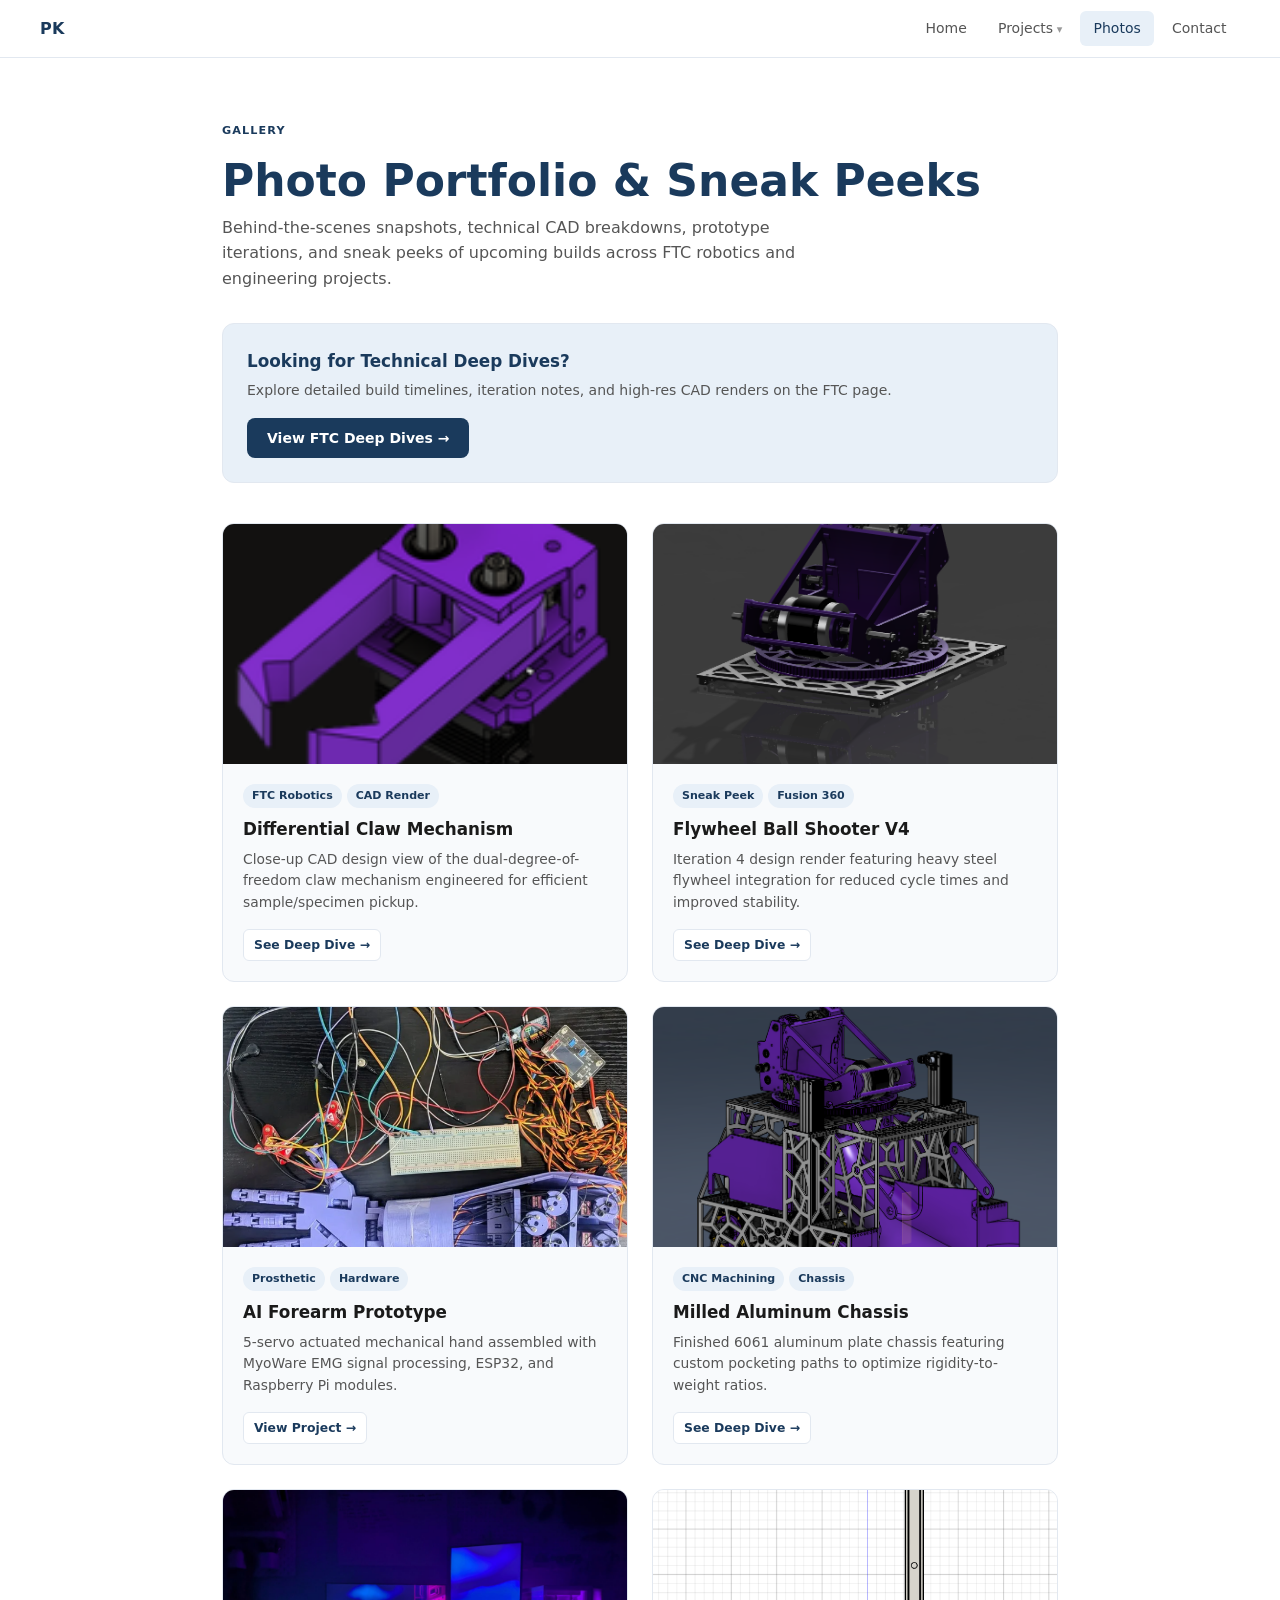
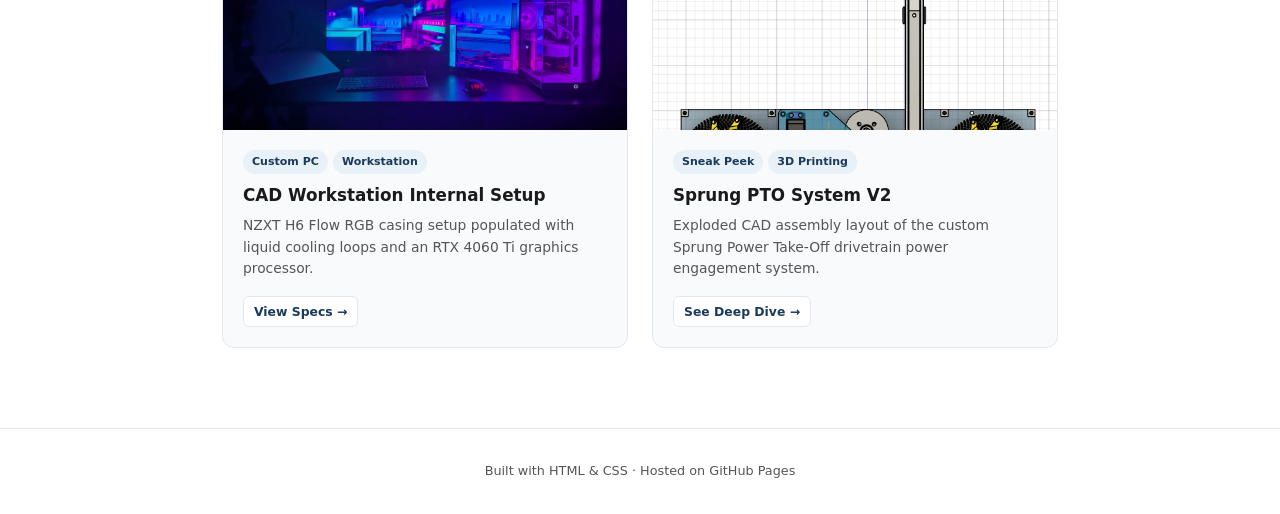
==== photos.html @ 1186946c "Create photos.html" ====
<!DOCTYPE html>
<html lang="en">
<head>
  <meta charset="UTF-8" />
  <meta name="viewport" content="width=device-width, initial-scale=1.0" />
  <title>Photos & Sneak Peeks — Prathamesh Kulkarni</title>
  <link rel="stylesheet" href="style.css" />
  <style>
    /* Gallery Grid Setup */
    .photo-grid {
      display: grid;
      grid-template-columns: repeat(auto-fill, minmax(300px, 1fr));
      gap: 1.5rem;
      margin-top: 2rem;
    }

    .photo-card {
      background: var(--surface);
      border: 1px solid var(--border);
      border-radius: 12px;
      overflow: hidden;
      display: flex;
      flex-direction: column;
      transition: border-color 0.2s, transform 0.2s;
    }

    .photo-card:hover {
      border-color: #93b8d8;
      transform: translateY(-3px);
    }

    .photo-card img {
      width: 100%;
      height: 240px;
      object-fit: cover;
      display: block;
      background: var(--surface);
    }

    .photo-info {
      padding: 1.25rem;
      display: flex;
      flex-direction: column;
      flex-grow: 1;
    }

    .photo-info h3 {
      font-size: 1.05rem;
      color: var(--text);
      margin-bottom: 0.4rem;
    }

    .photo-info p {
      font-size: 0.865rem;
      color: var(--muted);
      line-height: 1.55;
      margin-bottom: 1rem;
      flex-grow: 1;
    }
  </style>
</head>
<body>

<nav>
  <a class="nav-logo" href="index.html">PK</a>
  <ul>
    <li><a href="index.html">Home</a></li>
    <li class="has-dropdown">
      <a href="projects.html">Projects</a>
      <div class="dropdown">
        <a href="projects-prosthetic.html">AI Prosthetic Arm</a>
        <a href="projects-ftc.html">FTC Robotics</a>
        <a href="projects-classes.html">Class Projects</a>
        <a href="projects-pc.html">Custom PC Build</a>
      </div>
    </li>
    <li><a href="photos.html" class="active">Photos</a></li>
    <li><a href="index.html#contact">Contact</a></li>
  </ul>
</nav>

<div class="page-wide">

  <div class="section-label">Gallery</div>
  <h1 style="margin-bottom:0.5rem;">Photo Portfolio & Sneak Peeks</h1>
  <p style="color:var(--muted); font-size:1rem; margin-bottom:2rem; max-width:600px;">
    Behind-the-scenes snapshots, technical CAD breakdowns, prototype iterations, and sneak peeks of upcoming builds across FTC robotics and engineering projects.
  </p>

  <!-- QUICK ACTION DEEP DIVE BANNER -->
  <div style="background:var(--navy-light); border:1px solid var(--border); border-radius:12px; padding:1.5rem; display:flex; justify-content:space-between; align-items:center; flex-wrap:wrap; gap:1rem; margin-bottom:2.5rem;">
    <div>
      <h3 style="color:var(--navy); margin-bottom:0.25rem;">Looking for Technical Deep Dives?</h3>
      <p style="color:var(--muted); font-size:0.875rem; margin:0;">Explore detailed build timelines, iteration notes, and high-res CAD renders on the FTC page.</p>
    </div>
    <a href="projects-ftc.html#deep-dives" class="btn btn-primary" style="white-space:nowrap;">View FTC Deep Dives →</a>
  </div>

  <!-- PHOTO GALLERY GRID -->
  <div class="photo-grid">

    <!-- Card 1 -->
    <div class="photo-card">
      <img src="Screenshot 2026-08-25 121405.png" alt="Differential Claw Close Up" />
      <div class="photo-info">
        <div class="tag-row" style="margin-bottom:0.5rem;">
          <span class="tag">FTC Robotics</span>
          <span class="tag">CAD Render</span>
        </div>
        <h3>Differential Claw Mechanism</h3>
        <p>Close-up CAD design view of the dual-degree-of-freedom claw mechanism engineered for efficient sample/specimen pickup.</p>
        <div class="card-footer">
          <a class="card-btn" href="projects-ftc.html">See Deep Dive →</a>
        </div>
      </div>
    </div>

    <!-- Card 2 -->
    <div class="photo-card">
      <img src="shooter render image.png" alt="5in Ball Shooter Render" />
      <div class="photo-info">
        <div class="tag-row" style="margin-bottom:0.5rem;">
          <span class="tag">Sneak Peek</span>
          <span class="tag">Fusion 360</span>
        </div>
        <h3>Flywheel Ball Shooter V4</h3>
        <p>Iteration 4 design render featuring heavy steel flywheel integration for reduced cycle times and improved stability.</p>
        <div class="card-footer">
          <a class="card-btn" href="projects-ftc.html">See Deep Dive →</a>
        </div>
      </div>
    </div>

    <!-- Card 3 -->
    <div class="photo-card">
      <img src="Screenshot 2026-08-24 215520.png" alt="AI Prosthetic Arm Setup" />
      <div class="photo-info">
        <div class="tag-row" style="margin-bottom:0.5rem;">
          <span class="tag">Prosthetic</span>
          <span class="tag">Hardware</span>
        </div>
        <h3>AI Forearm Prototype</h3>
        <p>5-servo actuated mechanical hand assembled with MyoWare EMG signal processing, ESP32, and Raspberry Pi modules.</p>
        <div class="card-footer">
          <a class="card-btn" href="projects-prosthetic.html">View Project →</a>
        </div>
      </div>
    </div>

    <!-- Card 4 -->
    <div class="photo-card">
      <img src="chassis image.png" alt="Pocketed Aluminum Chassis" />
      <div class="photo-info">
        <div class="tag-row" style="margin-bottom:0.5rem;">
          <span class="tag">CNC Machining</span>
          <span class="tag">Chassis</span>
        </div>
        <h3>Milled Aluminum Chassis</h3>
        <p>Finished 6061 aluminum plate chassis featuring custom pocketing paths to optimize rigidity-to-weight ratios.</p>
        <div class="card-footer">
          <a class="card-btn" href="projects-ftc.html">See Deep Dive →</a>
        </div>
      </div>
    </div>

    <!-- Card 5 -->
    <div class="photo-card">
      <img src="WhatsApp Image 2026-08-24 at 11.01.40 PM (1).jpeg" alt="Custom Workstation Build" />
      <div class="photo-info">
        <div class="tag-row" style="margin-bottom:0.5rem;">
          <span class="tag">Custom PC</span>
          <span class="tag">Workstation</span>
        </div>
        <h3>CAD Workstation Internal Setup</h3>
        <p>NZXT H6 Flow RGB casing setup populated with liquid cooling loops and an RTX 4060 Ti graphics processor.</p>
        <div class="card-footer">
          <a class="card-btn" href="projects-pc.html">View Specs →</a>
        </div>
      </div>
    </div>

    <!-- Card 6 -->
    <div class="photo-card">
      <img src="Screenshot 2025-09-12 201517.png" alt="Sprung PTO Gearbox" />
      <div class="photo-info">
        <div class="tag-row" style="margin-bottom:0.5rem;">
          <span class="tag">Sneak Peek</span>
          <span class="tag">3D Printing</span>
        </div>
        <h3>Sprung PTO System V2</h3>
        <p>Exploded CAD assembly layout of the custom Sprung Power Take-Off drivetrain power engagement system.</p>
        <div class="card-footer">
          <a class="card-btn" href="projects-ftc.html">See Deep Dive →</a>
        </div>
      </div>
    </div>

  </div>

</div>

<footer>Built with HTML &amp; CSS · Hosted on GitHub Pages</footer>
</body>
</html>
---- style.css ----
:root {
  --navy: #1a3a5c;
  --navy-light: #e8f0f8;
  --text: #1a1a1a;
  --muted: #555;
  --border: #e2e8f0;
  --bg: #ffffff;
  --surface: #f8fafc;
}

* { box-sizing: border-box; margin: 0; padding: 0; }

body {
  font-family: 'Segoe UI', system-ui, -apple-system, sans-serif;
  color: var(--text);
  background: var(--bg);
  line-height: 1.6;
}

/* ── NAV ── */
nav {
  position: sticky; top: 0;
  background: rgba(255,255,255,0.95);
  backdrop-filter: blur(8px);
  border-bottom: 1px solid var(--border);
  z-index: 200;
  padding: 0 2.5rem;
  display: flex;
  justify-content: space-between;
  align-items: center;
  height: 58px;
}

.nav-logo {
  font-weight: 700; font-size: 1rem;
  color: var(--navy); text-decoration: none;
  letter-spacing: 0.02em;
}

nav ul { list-style: none; display: flex; gap: 0.25rem; align-items: center; }

nav ul li { position: relative; }

nav ul li a {
  display: block;
  text-decoration: none;
  font-size: 0.875rem;
  color: var(--muted);
  padding: 0.4rem 0.85rem;
  border-radius: 6px;
  transition: color 0.15s, background 0.15s;
  white-space: nowrap;
}

nav ul li a:hover,
nav ul li a.active { color: var(--navy); background: var(--navy-light); }

/* dropdown trigger */
.has-dropdown > a::after {
  content: ' ▾';
  font-size: 0.7rem;
  opacity: 0.6;
}

/* dropdown menu */
.dropdown {
  opacity: 0;
  visibility: hidden;
  pointer-events: none;
  position: absolute;
  top: calc(100% + 6px);
  left: 0;
  background: var(--bg);
  border: 1px solid var(--border);
  border-radius: 10px;
  padding: 0.4rem;
  min-width: 180px;
  box-shadow: 0 4px 16px rgba(0,0,0,0.08);
  z-index: 300;
  transition: opacity 0.15s ease 0.5s, visibility 0s linear 0.5s;
}

.has-dropdown:hover .dropdown {
  opacity: 1;
  visibility: visible;
  pointer-events: auto;
  transition-delay: 0s;
}

.dropdown a {
  display: block;
  font-size: 0.85rem;
  color: var(--text);
  padding: 0.45rem 0.85rem;
  border-radius: 6px;
  text-decoration: none;
  transition: background 0.15s;
}

.dropdown a:hover { background: var(--navy-light); color: var(--navy); }

/* ── PAGE WRAPPER ── */
.page { max-width: 760px; margin: 0 auto; padding: 4rem 2rem 5rem; }
.page-wide { max-width: 900px; margin: 0 auto; padding: 4rem 2rem 5rem; }

/* ── TYPOGRAPHY ── */
.section-label {
  font-size: 0.7rem; font-weight: 700;
  letter-spacing: 0.1em; text-transform: uppercase;
  color: var(--navy); margin-bottom: 1rem;
}

.group-label {
  font-size: 0.68rem; font-weight: 700;
  letter-spacing: 0.08em; text-transform: uppercase;
  color: var(--muted); margin: 2.25rem 0 0.85rem;
  padding-bottom: 0.4rem; border-bottom: 1px solid var(--border);
}

h1 { font-size: clamp(1.9rem, 4vw, 2.75rem); font-weight: 700; line-height: 1.15; color: var(--navy); margin-bottom: 1rem; }
h2 { font-size: 1.4rem; font-weight: 700; color: var(--text); margin-bottom: 0.5rem; }
h3 { font-size: 1.05rem; font-weight: 700; color: var(--text); margin-bottom: 0.35rem; }

/* ── BUTTONS ── */
.btn {
  display: inline-block; padding: 9px 20px;
  border-radius: 8px; font-size: 0.875rem;
  font-weight: 600; text-decoration: none; transition: all 0.2s;
}
.btn-primary { background: var(--navy); color: #fff; }
.btn-primary:hover { background: #142d48; }
.btn-outline { background: transparent; color: var(--navy); border: 1.5px solid var(--navy); }
.btn-outline:hover { background: var(--navy-light); }

.card-btn {
  display: inline-flex; align-items: center; gap: 5px;
  font-size: 0.775rem; font-weight: 600; color: var(--navy);
  text-decoration: none; border: 1px solid var(--border);
  border-radius: 6px; padding: 5px 10px; background: var(--bg);
  transition: border-color 0.2s, background 0.2s; width: fit-content;
}
.card-btn:hover { border-color: var(--navy); background: var(--navy-light); }
.card-btn svg { width: 11px; height: 11px; flex-shrink: 0; }
.card-btn.accent { background: var(--navy); color: #fff; border-color: var(--navy); }
.card-btn.accent:hover { background: #142d48; }

/* ── TAGS ── */
.tag-row { display: flex; flex-wrap: wrap; gap: 5px; }
.tag { font-size: 0.69rem; font-weight: 600; padding: 3px 9px; border-radius: 999px; background: var(--navy-light); color: var(--navy); }

/* ── CARDS ── */
.card {
  background: var(--surface); border: 1px solid var(--border);
  border-radius: 12px; padding: 1.25rem 1.5rem 1.5rem;
  display: flex; flex-direction: column;
  transition: border-color 0.2s, transform 0.2s;
}
.card:hover { border-color: #93b8d8; transform: translateY(-2px); }
.card p { font-size: 0.865rem; color: var(--muted); line-height: 1.55; margin-bottom: 1rem; flex: 1; }
.card-footer { display: flex; flex-direction: column; gap: 0.55rem; margin-top: auto; }
.btn-row { display: flex; flex-wrap: wrap; gap: 6px; }

/* ── GRIDS ── */
.grid-2 { display: grid; grid-template-columns: repeat(auto-fill, minmax(270px, 1fr)); gap: 1.1rem; }
.grid-3 { display: grid; grid-template-columns: repeat(auto-fill, minmax(210px, 1fr)); gap: 1rem; }

/* ── PHOTO PLACEHOLDER ── */
.photo-placeholder {
  background: var(--surface);
  border: 2px dashed var(--border);
  border-radius: 12px;
  display: flex; flex-direction: column;
  align-items: center; justify-content: center;
  color: var(--muted); font-size: 0.85rem; text-align: center;
  gap: 0.5rem;
}

.photo-placeholder svg { opacity: 0.3; }

/* ── STAT ROW ── */
.stat-row { display: flex; gap: 2rem; flex-wrap: wrap; margin-top: 1.5rem; }
.stat-num { font-size: 1.75rem; font-weight: 700; color: var(--navy); line-height: 1; }
.stat-label { font-size: 0.78rem; color: var(--muted); margin-top: 3px; }

/* ── DIVIDER ── */
hr { border: none; border-top: 1px solid var(--border); margin: 2rem 0; }

/* ── FOOTER ── */
footer {
  text-align: center; padding: 2rem;
  font-size: 0.8rem; color: var(--muted);
  border-top: 1px solid var(--border);
}

/* ── CONTACT LINKS ── */
.contact-links { display: flex; flex-direction: column; gap: 0.75rem; }
.contact-link {
  display: flex; align-items: center; gap: 12px;
  font-size: 0.925rem; color: var(--text);
  text-decoration: none; padding: 12px 16px;
  background: var(--surface); border: 1px solid var(--border);
  border-radius: 8px; transition: border-color 0.2s; max-width: 400px;
}
.contact-link:hover { border-color: var(--navy); }
.contact-link-icon {
  width: 32px; height: 32px; background: var(--navy-light);
  border-radius: 6px; display: flex; align-items: center; justify-content: center;
  font-size: 13px; font-weight: 700; color: var(--navy); flex-shrink: 0;
}

@media (max-width: 620px) {
  nav { padding: 0 1.25rem; }
  .page, .page-wide { padding: 2.5rem 1.25rem 4rem; }
  nav ul { gap: 0; }
}
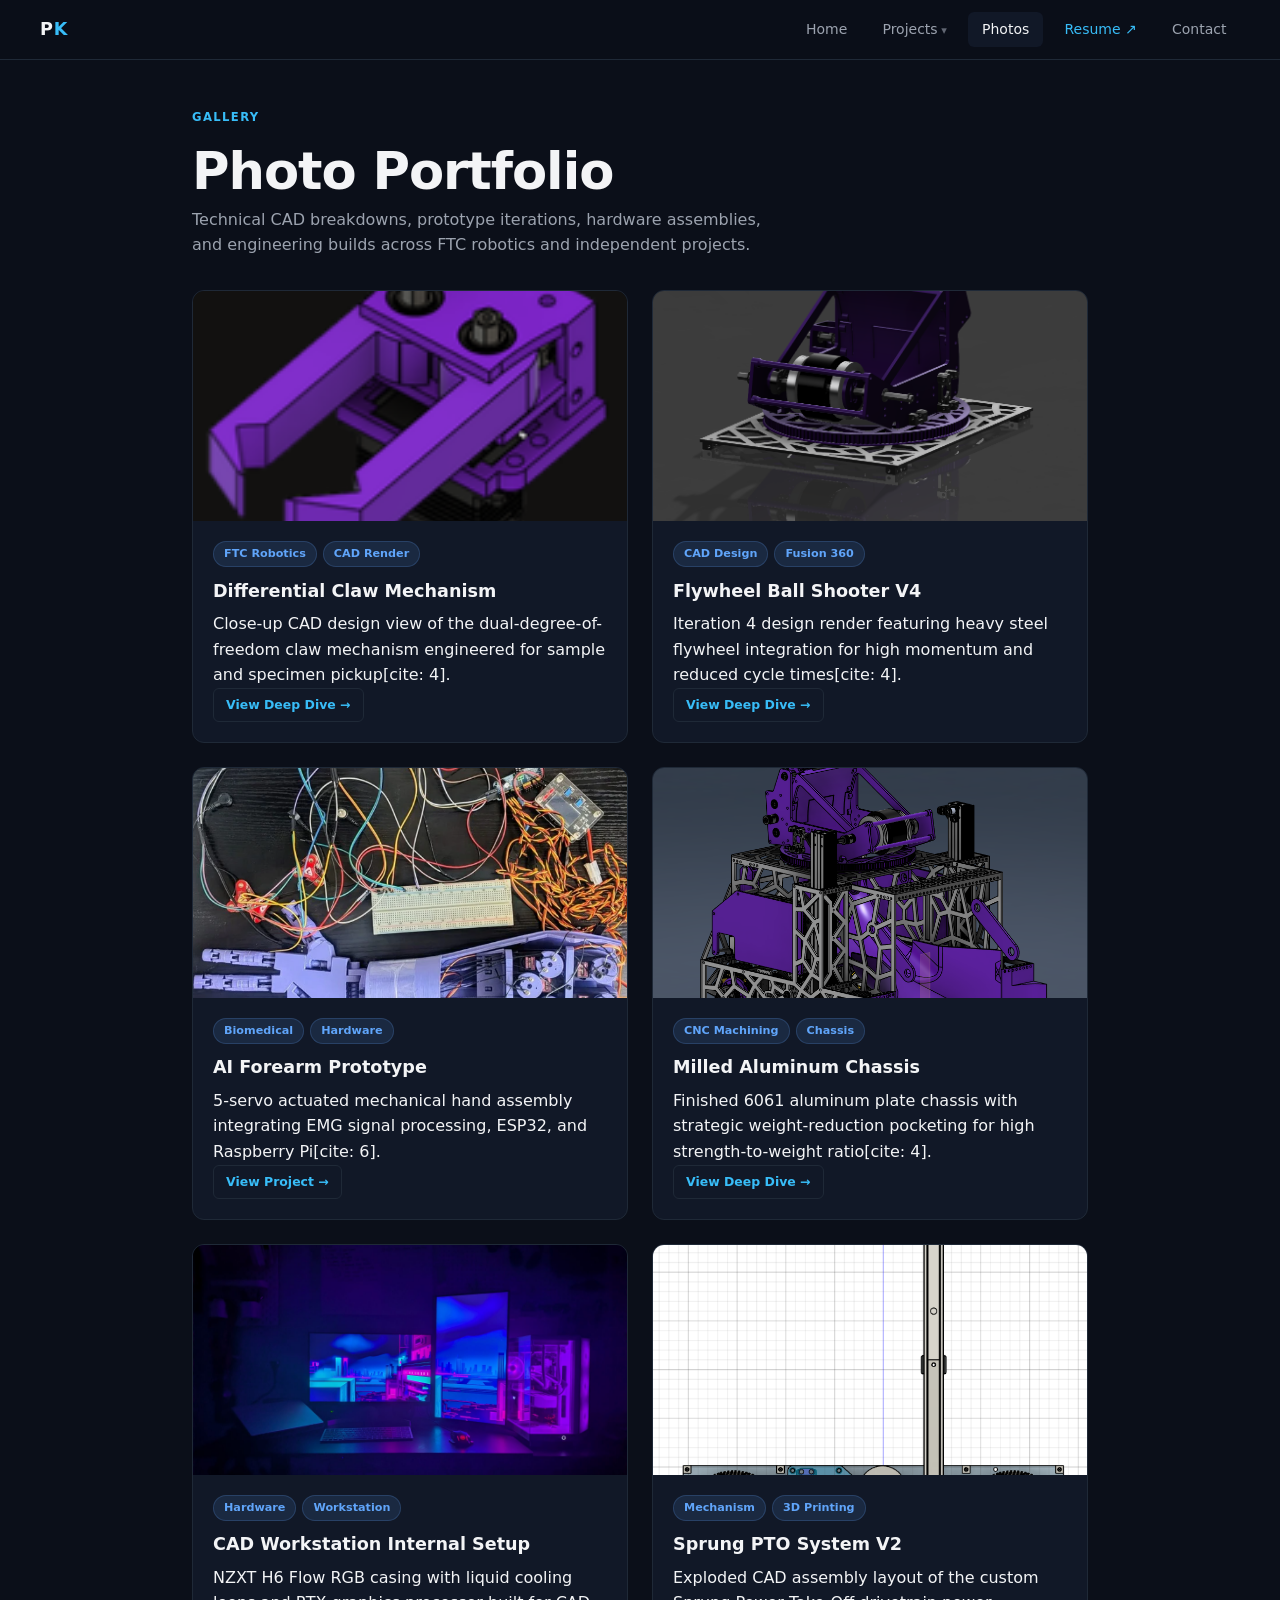
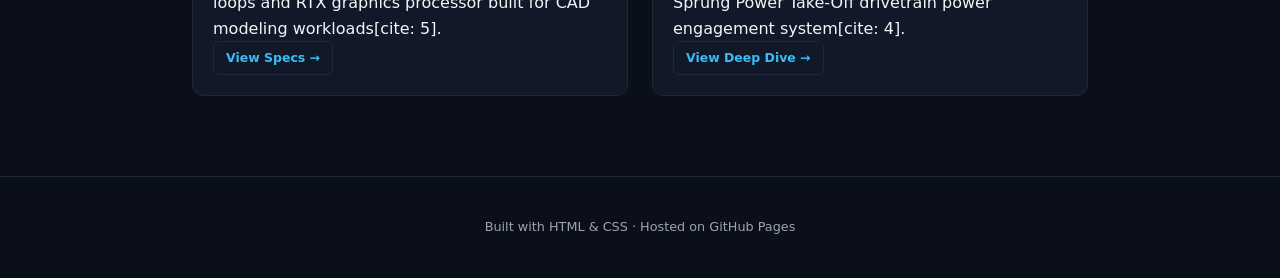
==== commit 83d3beb8: "Update photos.html" ====
--- a/photos.html
+++ b/photos.html
@@ -3,17 +3,15 @@
 <head>
   <meta charset="UTF-8" />
   <meta name="viewport" content="width=device-width, initial-scale=1.0" />
-  <title>Photos & Sneak Peeks — Prathamesh Kulkarni</title>
+  <title>Photo Portfolio — Prathamesh Kulkarni</title>
   <link rel="stylesheet" href="style.css" />
   <style>
-    /* Gallery Grid Setup */
     .photo-grid {
       display: grid;
       grid-template-columns: repeat(auto-fill, minmax(300px, 1fr));
       gap: 1.5rem;
       margin-top: 2rem;
     }
-
     .photo-card {
       background: var(--surface);
       border: 1px solid var(--border);
@@ -21,48 +19,31 @@
       overflow: hidden;
       display: flex;
       flex-direction: column;
-      transition: border-color 0.2s, transform 0.2s;
+      transition: all 0.2s;
     }
-
     .photo-card:hover {
-      border-color: #93b8d8;
+      border-color: var(--border-light);
       transform: translateY(-3px);
     }
-
     .photo-card img {
       width: 100%;
-      height: 240px;
+      height: 230px;
       object-fit: cover;
       display: block;
-      background: var(--surface);
     }
-
     .photo-info {
       padding: 1.25rem;
       display: flex;
       flex-direction: column;
       flex-grow: 1;
     }
-
-    .photo-info h3 {
-      font-size: 1.05rem;
-      color: var(--text);
-      margin-bottom: 0.4rem;
-    }
-
-    .photo-info p {
-      font-size: 0.865rem;
-      color: var(--muted);
-      line-height: 1.55;
-      margin-bottom: 1rem;
-      flex-grow: 1;
-    }
+    .photo-info h3 { margin-bottom: 0.4rem; }
   </style>
 </head>
 <body>
 
 <nav>
-  <a class="nav-logo" href="index.html">PK</a>
+  <a class="nav-logo" href="index.html">P<span>K</span></a>
   <ul>
     <li><a href="index.html">Home</a></li>
     <li class="has-dropdown">
@@ -75,43 +56,32 @@
       </div>
     </li>
     <li><a href="photos.html" class="active">Photos</a></li>
+    <li><a href="resume.pdf" target="_blank" style="color:var(--accent);">Resume ↗</a></li>
     <li><a href="index.html#contact">Contact</a></li>
   </ul>
 </nav>
 
-<div class="page-wide">
+<div class="page-wide" style="padding-top: 3rem;">
 
   <div class="section-label">Gallery</div>
-  <h1 style="margin-bottom:0.5rem;">Photo Portfolio & Sneak Peeks</h1>
+  <h1 style="margin-bottom:0.5rem;">Photo Portfolio</h1>
   <p style="color:var(--muted); font-size:1rem; margin-bottom:2rem; max-width:600px;">
-    Behind-the-scenes snapshots, technical CAD breakdowns, prototype iterations, and sneak peeks of upcoming builds across FTC robotics and engineering projects.
+    Technical CAD breakdowns, prototype iterations, hardware assemblies, and engineering builds across FTC robotics and independent projects.
   </p>
 
-  <!-- QUICK ACTION DEEP DIVE BANNER -->
-  <div style="background:var(--navy-light); border:1px solid var(--border); border-radius:12px; padding:1.5rem; display:flex; justify-content:space-between; align-items:center; flex-wrap:wrap; gap:1rem; margin-bottom:2.5rem;">
-    <div>
-      <h3 style="color:var(--navy); margin-bottom:0.25rem;">Looking for Technical Deep Dives?</h3>
-      <p style="color:var(--muted); font-size:0.875rem; margin:0;">Explore detailed build timelines, iteration notes, and high-res CAD renders on the FTC page.</p>
-    </div>
-    <a href="projects-ftc.html#deep-dives" class="btn btn-primary" style="white-space:nowrap;">View FTC Deep Dives →</a>
-  </div>
-
-  <!-- PHOTO GALLERY GRID -->
   <div class="photo-grid">
 
     <!-- Card 1 -->
     <div class="photo-card">
       <img src="Screenshot 2026-08-25 121405.png" alt="Differential Claw Close Up" />
       <div class="photo-info">
-        <div class="tag-row" style="margin-bottom:0.5rem;">
+        <div class="tag-row" style="margin-bottom:0.6rem;">
           <span class="tag">FTC Robotics</span>
           <span class="tag">CAD Render</span>
         </div>
         <h3>Differential Claw Mechanism</h3>
-        <p>Close-up CAD design view of the dual-degree-of-freedom claw mechanism engineered for efficient sample/specimen pickup.</p>
-        <div class="card-footer">
-          <a class="card-btn" href="projects-ftc.html">See Deep Dive →</a>
-        </div>
+        <p>Close-up CAD design view of the dual-degree-of-freedom claw mechanism engineered for sample and specimen pickup[cite: 4].</p>
+        <a class="card-btn" href="projects-ftc.html#deep-dives">View Deep Dive →</a>
       </div>
     </div>
 
@@ -119,15 +89,13 @@
     <div class="photo-card">
       <img src="shooter render image.png" alt="5in Ball Shooter Render" />
       <div class="photo-info">
-        <div class="tag-row" style="margin-bottom:0.5rem;">
-          <span class="tag">Sneak Peek</span>
+        <div class="tag-row" style="margin-bottom:0.6rem;">
+          <span class="tag">CAD Design</span>
           <span class="tag">Fusion 360</span>
         </div>
         <h3>Flywheel Ball Shooter V4</h3>
-        <p>Iteration 4 design render featuring heavy steel flywheel integration for reduced cycle times and improved stability.</p>
-        <div class="card-footer">
-          <a class="card-btn" href="projects-ftc.html">See Deep Dive →</a>
-        </div>
+        <p>Iteration 4 design render featuring heavy steel flywheel integration for high momentum and reduced cycle times[cite: 4].</p>
+        <a class="card-btn" href="projects-ftc.html#deep-dives">View Deep Dive →</a>
       </div>
     </div>
 
@@ -135,15 +103,13 @@
     <div class="photo-card">
       <img src="Screenshot 2026-08-24 215520.png" alt="AI Prosthetic Arm Setup" />
       <div class="photo-info">
-        <div class="tag-row" style="margin-bottom:0.5rem;">
-          <span class="tag">Prosthetic</span>
+        <div class="tag-row" style="margin-bottom:0.6rem;">
+          <span class="tag">Biomedical</span>
           <span class="tag">Hardware</span>
         </div>
         <h3>AI Forearm Prototype</h3>
-        <p>5-servo actuated mechanical hand assembled with MyoWare EMG signal processing, ESP32, and Raspberry Pi modules.</p>
-        <div class="card-footer">
-          <a class="card-btn" href="projects-prosthetic.html">View Project →</a>
-        </div>
+        <p>5-servo actuated mechanical hand assembly integrating EMG signal processing, ESP32, and Raspberry Pi[cite: 6].</p>
+        <a class="card-btn" href="projects-prosthetic.html">View Project →</a>
       </div>
     </div>
 
@@ -151,15 +117,13 @@
     <div class="photo-card">
       <img src="chassis image.png" alt="Pocketed Aluminum Chassis" />
       <div class="photo-info">
-        <div class="tag-row" style="margin-bottom:0.5rem;">
+        <div class="tag-row" style="margin-bottom:0.6rem;">
           <span class="tag">CNC Machining</span>
           <span class="tag">Chassis</span>
         </div>
         <h3>Milled Aluminum Chassis</h3>
-        <p>Finished 6061 aluminum plate chassis featuring custom pocketing paths to optimize rigidity-to-weight ratios.</p>
-        <div class="card-footer">
-          <a class="card-btn" href="projects-ftc.html">See Deep Dive →</a>
-        </div>
+        <p>Finished 6061 aluminum plate chassis with strategic weight-reduction pocketing for high strength-to-weight ratio[cite: 4].</p>
+        <a class="card-btn" href="projects-ftc.html#deep-dives">View Deep Dive →</a>
       </div>
     </div>
 
@@ -167,15 +131,13 @@
     <div class="photo-card">
       <img src="WhatsApp Image 2026-08-24 at 11.01.40 PM (1).jpeg" alt="Custom Workstation Build" />
       <div class="photo-info">
-        <div class="tag-row" style="margin-bottom:0.5rem;">
-          <span class="tag">Custom PC</span>
+        <div class="tag-row" style="margin-bottom:0.6rem;">
+          <span class="tag">Hardware</span>
           <span class="tag">Workstation</span>
         </div>
         <h3>CAD Workstation Internal Setup</h3>
-        <p>NZXT H6 Flow RGB casing setup populated with liquid cooling loops and an RTX 4060 Ti graphics processor.</p>
-        <div class="card-footer">
-          <a class="card-btn" href="projects-pc.html">View Specs →</a>
-        </div>
+        <p>NZXT H6 Flow RGB casing with liquid cooling loops and RTX graphics processor built for CAD modeling workloads[cite: 5].</p>
+        <a class="card-btn" href="projects-pc.html">View Specs →</a>
       </div>
     </div>
 
@@ -183,15 +145,13 @@
     <div class="photo-card">
       <img src="Screenshot 2025-09-12 201517.png" alt="Sprung PTO Gearbox" />
       <div class="photo-info">
-        <div class="tag-row" style="margin-bottom:0.5rem;">
-          <span class="tag">Sneak Peek</span>
+        <div class="tag-row" style="margin-bottom:0.6rem;">
+          <span class="tag">Mechanism</span>
           <span class="tag">3D Printing</span>
         </div>
         <h3>Sprung PTO System V2</h3>
-        <p>Exploded CAD assembly layout of the custom Sprung Power Take-Off drivetrain power engagement system.</p>
-        <div class="card-footer">
-          <a class="card-btn" href="projects-ftc.html">See Deep Dive →</a>
-        </div>
+        <p>Exploded CAD assembly layout of the custom Sprung Power Take-Off drivetrain power engagement system[cite: 4].</p>
+        <a class="card-btn" href="projects-ftc.html#deep-dives">View Deep Dive →</a>
       </div>
     </div>
 
--- a/style.css
+++ b/style.css
@@ -1,17 +1,25 @@
 :root {
-  --navy: #1a3a5c;
-  --navy-light: #e8f0f8;
-  --text: #1a1a1a;
-  --muted: #555;
-  --border: #e2e8f0;
-  --bg: #ffffff;
-  --surface: #f8fafc;
+  --bg: #0b0f19;
+  --surface: #111827;
+  --surface-hover: #1f2937;
+  --text: #f3f4f6;
+  --muted: #9ca3af;
+  --border: #1f2937;
+  --border-light: #374151;
+  --accent: #38bdf8;
+  --accent-glow: rgba(56, 189, 248, 0.15);
+  --navy: #60a5fa;
+  --navy-light: rgba(96, 165, 250, 0.12);
 }
 
 * { box-sizing: border-box; margin: 0; padding: 0; }
 
+html {
+  scroll-behavior: smooth;
+}
+
 body {
-  font-family: 'Segoe UI', system-ui, -apple-system, sans-serif;
+  font-family: 'Inter', system-ui, -apple-system, sans-serif;
   color: var(--text);
   background: var(--bg);
   line-height: 1.6;
@@ -20,49 +28,49 @@
 /* ── NAV ── */
 nav {
   position: sticky; top: 0;
-  background: rgba(255,255,255,0.95);
-  backdrop-filter: blur(8px);
+  background: rgba(11, 15, 25, 0.85);
+  backdrop-filter: blur(12px);
   border-bottom: 1px solid var(--border);
   z-index: 200;
   padding: 0 2.5rem;
   display: flex;
   justify-content: space-between;
   align-items: center;
-  height: 58px;
+  height: 60px;
 }
 
 .nav-logo {
-  font-weight: 700; font-size: 1rem;
-  color: var(--navy); text-decoration: none;
-  letter-spacing: 0.02em;
-}
-
-nav ul { list-style: none; display: flex; gap: 0.25rem; align-items: center; }
-
+  font-weight: 800; font-size: 1.1rem;
+  color: var(--text); text-decoration: none;
+  letter-spacing: 0.05em;
+}
+.nav-logo span { color: var(--accent); }
+
+nav ul { list-style: none; display: flex; gap: 0.5rem; align-items: center; }
 nav ul li { position: relative; }
 
 nav ul li a {
   display: block;
   text-decoration: none;
   font-size: 0.875rem;
+  font-weight: 500;
   color: var(--muted);
   padding: 0.4rem 0.85rem;
   border-radius: 6px;
-  transition: color 0.15s, background 0.15s;
+  transition: all 0.2s;
   white-space: nowrap;
 }
 
 nav ul li a:hover,
-nav ul li a.active { color: var(--navy); background: var(--navy-light); }
-
-/* dropdown trigger */
+nav ul li a.active { color: var(--text); background: var(--surface); }
+
+/* Dropdown */
 .has-dropdown > a::after {
   content: ' ▾';
   font-size: 0.7rem;
   opacity: 0.6;
 }
 
-/* dropdown menu */
 .dropdown {
   opacity: 0;
   visibility: hidden;
@@ -70,146 +78,168 @@
   position: absolute;
   top: calc(100% + 6px);
   left: 0;
-  background: var(--bg);
+  background: var(--surface);
   border: 1px solid var(--border);
   border-radius: 10px;
   padding: 0.4rem;
-  min-width: 180px;
-  box-shadow: 0 4px 16px rgba(0,0,0,0.08);
+  min-width: 190px;
+  box-shadow: 0 10px 25px -5px rgba(0, 0, 0, 0.5);
   z-index: 300;
-  transition: opacity 0.15s ease 0.5s, visibility 0s linear 0.5s;
+  transition: opacity 0.15s ease, visibility 0.15s;
 }
 
 .has-dropdown:hover .dropdown {
   opacity: 1;
   visibility: visible;
   pointer-events: auto;
-  transition-delay: 0s;
 }
 
 .dropdown a {
   display: block;
   font-size: 0.85rem;
-  color: var(--text);
+  color: var(--muted);
   padding: 0.45rem 0.85rem;
   border-radius: 6px;
   text-decoration: none;
-  transition: background 0.15s;
-}
-
-.dropdown a:hover { background: var(--navy-light); color: var(--navy); }
-
-/* ── PAGE WRAPPER ── */
-.page { max-width: 760px; margin: 0 auto; padding: 4rem 2rem 5rem; }
-.page-wide { max-width: 900px; margin: 0 auto; padding: 4rem 2rem 5rem; }
+}
+
+.dropdown a:hover { background: var(--surface-hover); color: var(--text); }
+
+/* ── LAYOUT & HERO ── */
+.page { max-width: 820px; margin: 0 auto; padding: 0 2rem 5rem; }
+.page-wide { max-width: 960px; margin: 0 auto; padding: 0 2rem 5rem; }
+
+.hero-screen {
+  min-height: calc(100vh - 60px);
+  display: flex;
+  flex-direction: column;
+  justify-content: center;
+  align-items: center;
+  position: relative;
+}
+
+.hero-grid {
+  display: grid;
+  grid-template-columns: 1fr 240px;
+  gap: 3rem;
+  align-items: center;
+  width: 100%;
+}
+
+.scroll-indicator {
+  position: absolute;
+  bottom: 2rem;
+  left: 50%;
+  transform: translateX(-50%);
+  color: var(--muted);
+  font-size: 0.8rem;
+  display: flex;
+  flex-direction: column;
+  align-items: center;
+  gap: 0.4rem;
+  text-decoration: none;
+  opacity: 0.7;
+  transition: opacity 0.2s;
+}
+.scroll-indicator:hover { opacity: 1; color: var(--accent); }
 
 /* ── TYPOGRAPHY ── */
 .section-label {
+  font-size: 0.725rem; font-weight: 700;
+  letter-spacing: 0.12em; text-transform: uppercase;
+  color: var(--accent); margin-bottom: 1rem;
+}
+
+.group-label {
   font-size: 0.7rem; font-weight: 700;
   letter-spacing: 0.1em; text-transform: uppercase;
-  color: var(--navy); margin-bottom: 1rem;
-}
-
-.group-label {
-  font-size: 0.68rem; font-weight: 700;
-  letter-spacing: 0.08em; text-transform: uppercase;
-  color: var(--muted); margin: 2.25rem 0 0.85rem;
+  color: var(--muted); margin: 2.5rem 0 1rem;
   padding-bottom: 0.4rem; border-bottom: 1px solid var(--border);
 }
 
-h1 { font-size: clamp(1.9rem, 4vw, 2.75rem); font-weight: 700; line-height: 1.15; color: var(--navy); margin-bottom: 1rem; }
-h2 { font-size: 1.4rem; font-weight: 700; color: var(--text); margin-bottom: 0.5rem; }
-h3 { font-size: 1.05rem; font-weight: 700; color: var(--text); margin-bottom: 0.35rem; }
+h1 { font-size: clamp(2.2rem, 5vw, 3.2rem); font-weight: 800; line-height: 1.1; color: var(--text); margin-bottom: 1rem; letter-spacing: -0.02em; }
+h2 { font-size: 1.5rem; font-weight: 700; color: var(--text); margin-bottom: 0.5rem; }
+h3 { font-size: 1.1rem; font-weight: 700; color: var(--text); margin-bottom: 0.35rem; }
 
 /* ── BUTTONS ── */
 .btn {
-  display: inline-block; padding: 9px 20px;
-  border-radius: 8px; font-size: 0.875rem;
+  display: inline-flex; align-items: center; justify-content: center; gap: 8px;
+  padding: 10px 22px; border-radius: 8px; font-size: 0.9rem;
   font-weight: 600; text-decoration: none; transition: all 0.2s;
 }
-.btn-primary { background: var(--navy); color: #fff; }
-.btn-primary:hover { background: #142d48; }
-.btn-outline { background: transparent; color: var(--navy); border: 1.5px solid var(--navy); }
-.btn-outline:hover { background: var(--navy-light); }
+.btn-primary {
+  background: var(--accent); color: #000;
+  box-shadow: 0 0 15px var(--accent-glow);
+}
+.btn-primary:hover { background: #7dd3fc; transform: translateY(-1px); }
+
+.btn-large {
+  width: 100%;
+  padding: 18px 28px;
+  font-size: 1.1rem;
+  font-weight: 700;
+  border-radius: 12px;
+  margin-top: 2rem;
+  letter-spacing: 0.01em;
+}
+
+.btn-outline { background: transparent; color: var(--text); border: 1px solid var(--border-light); }
+.btn-outline:hover { background: var(--surface); border-color: var(--muted); }
 
 .card-btn {
-  display: inline-flex; align-items: center; gap: 5px;
-  font-size: 0.775rem; font-weight: 600; color: var(--navy);
+  display: inline-flex; align-items: center; gap: 6px;
+  font-size: 0.78rem; font-weight: 600; color: var(--accent);
   text-decoration: none; border: 1px solid var(--border);
-  border-radius: 6px; padding: 5px 10px; background: var(--bg);
-  transition: border-color 0.2s, background 0.2s; width: fit-content;
-}
-.card-btn:hover { border-color: var(--navy); background: var(--navy-light); }
-.card-btn svg { width: 11px; height: 11px; flex-shrink: 0; }
-.card-btn.accent { background: var(--navy); color: #fff; border-color: var(--navy); }
-.card-btn.accent:hover { background: #142d48; }
-
-/* ── TAGS ── */
-.tag-row { display: flex; flex-wrap: wrap; gap: 5px; }
-.tag { font-size: 0.69rem; font-weight: 600; padding: 3px 9px; border-radius: 999px; background: var(--navy-light); color: var(--navy); }
-
-/* ── CARDS ── */
+  border-radius: 6px; padding: 6px 12px; background: var(--surface);
+  transition: all 0.2s; width: fit-content;
+}
+.card-btn:hover { border-color: var(--accent); background: var(--surface-hover); }
+
+/* ── CARDS & TAGS ── */
+.tag-row { display: flex; flex-wrap: wrap; gap: 6px; }
+.tag { font-size: 0.7rem; font-weight: 600; padding: 3px 10px; border-radius: 999px; background: var(--navy-light); color: var(--navy); border: 1px solid rgba(96, 165, 250, 0.2); }
+
 .card {
   background: var(--surface); border: 1px solid var(--border);
-  border-radius: 12px; padding: 1.25rem 1.5rem 1.5rem;
+  border-radius: 12px; padding: 1.5rem;
   display: flex; flex-direction: column;
-  transition: border-color 0.2s, transform 0.2s;
-}
-.card:hover { border-color: #93b8d8; transform: translateY(-2px); }
-.card p { font-size: 0.865rem; color: var(--muted); line-height: 1.55; margin-bottom: 1rem; flex: 1; }
-.card-footer { display: flex; flex-direction: column; gap: 0.55rem; margin-top: auto; }
-.btn-row { display: flex; flex-wrap: wrap; gap: 6px; }
-
-/* ── GRIDS ── */
-.grid-2 { display: grid; grid-template-columns: repeat(auto-fill, minmax(270px, 1fr)); gap: 1.1rem; }
-.grid-3 { display: grid; grid-template-columns: repeat(auto-fill, minmax(210px, 1fr)); gap: 1rem; }
-
-/* ── PHOTO PLACEHOLDER ── */
-.photo-placeholder {
-  background: var(--surface);
-  border: 2px dashed var(--border);
-  border-radius: 12px;
-  display: flex; flex-direction: column;
-  align-items: center; justify-content: center;
-  color: var(--muted); font-size: 0.85rem; text-align: center;
-  gap: 0.5rem;
-}
-
-.photo-placeholder svg { opacity: 0.3; }
-
-/* ── STAT ROW ── */
-.stat-row { display: flex; gap: 2rem; flex-wrap: wrap; margin-top: 1.5rem; }
-.stat-num { font-size: 1.75rem; font-weight: 700; color: var(--navy); line-height: 1; }
-.stat-label { font-size: 0.78rem; color: var(--muted); margin-top: 3px; }
-
-/* ── DIVIDER ── */
-hr { border: none; border-top: 1px solid var(--border); margin: 2rem 0; }
-
-/* ── FOOTER ── */
-footer {
-  text-align: center; padding: 2rem;
-  font-size: 0.8rem; color: var(--muted);
-  border-top: 1px solid var(--border);
-}
+  transition: all 0.2s;
+}
+.card:hover { border-color: var(--border-light); transform: translateY(-2px); }
+.card p { font-size: 0.875rem; color: var(--muted); line-height: 1.6; margin-bottom: 1rem; flex: 1; }
+
+.grid-2 { display: grid; grid-template-columns: repeat(auto-fill, minmax(280px, 1fr)); gap: 1.25rem; }
+
+/* ── STATS ── */
+.stat-row { display: grid; grid-template-columns: repeat(auto-fit, minmax(140px, 1fr)); gap: 1.5rem; margin-top: 2rem; }
+.stat { background: var(--surface); border: 1px solid var(--border); padding: 1.25rem; border-radius: 10px; text-align: center; }
+.stat-num { font-size: 1.8rem; font-weight: 800; color: var(--accent); line-height: 1; }
+.stat-label { font-size: 0.75rem; color: var(--muted); margin-top: 6px; text-transform: uppercase; letter-spacing: 0.05em; }
+
+hr { border: none; border-top: 1px solid var(--border); margin: 3.5rem 0; }
+
+footer { text-align: center; padding: 2.5rem; font-size: 0.8rem; color: var(--muted); border-top: 1px solid var(--border); background: var(--bg); }
 
 /* ── CONTACT LINKS ── */
-.contact-links { display: flex; flex-direction: column; gap: 0.75rem; }
+.contact-links { display: grid; grid-template-columns: repeat(auto-fill, minmax(240px, 1fr)); gap: 1rem; }
 .contact-link {
   display: flex; align-items: center; gap: 12px;
-  font-size: 0.925rem; color: var(--text);
-  text-decoration: none; padding: 12px 16px;
+  font-size: 0.9rem; color: var(--text);
+  text-decoration: none; padding: 14px 18px;
   background: var(--surface); border: 1px solid var(--border);
-  border-radius: 8px; transition: border-color 0.2s; max-width: 400px;
-}
-.contact-link:hover { border-color: var(--navy); }
+  border-radius: 10px; transition: all 0.2s;
+}
+.contact-link:hover { border-color: var(--accent); background: var(--surface-hover); }
 .contact-link-icon {
-  width: 32px; height: 32px; background: var(--navy-light);
-  border-radius: 6px; display: flex; align-items: center; justify-content: center;
-  font-size: 13px; font-weight: 700; color: var(--navy); flex-shrink: 0;
-}
-
-@media (max-width: 620px) {
+  width: 34px; height: 34px; background: var(--navy-light);
+  border-radius: 8px; display: flex; align-items: center; justify-content: center;
+  font-size: 13px; font-weight: 700; color: var(--accent); flex-shrink: 0;
+}
+
+@media (max-width: 768px) {
   nav { padding: 0 1.25rem; }
-  .page, .page-wide { padding: 2.5rem 1.25rem 4rem; }
-  nav ul { gap: 0; }
-}
+  .page, .page-wide { padding: 0 1.25rem 4rem; }
+  .hero-grid { grid-template-columns: 1fr; gap: 2rem; text-align: center; }
+  .hero-grid img { margin: 0 auto; max-width: 180px; }
+  .scroll-indicator { display: none; }
+}
